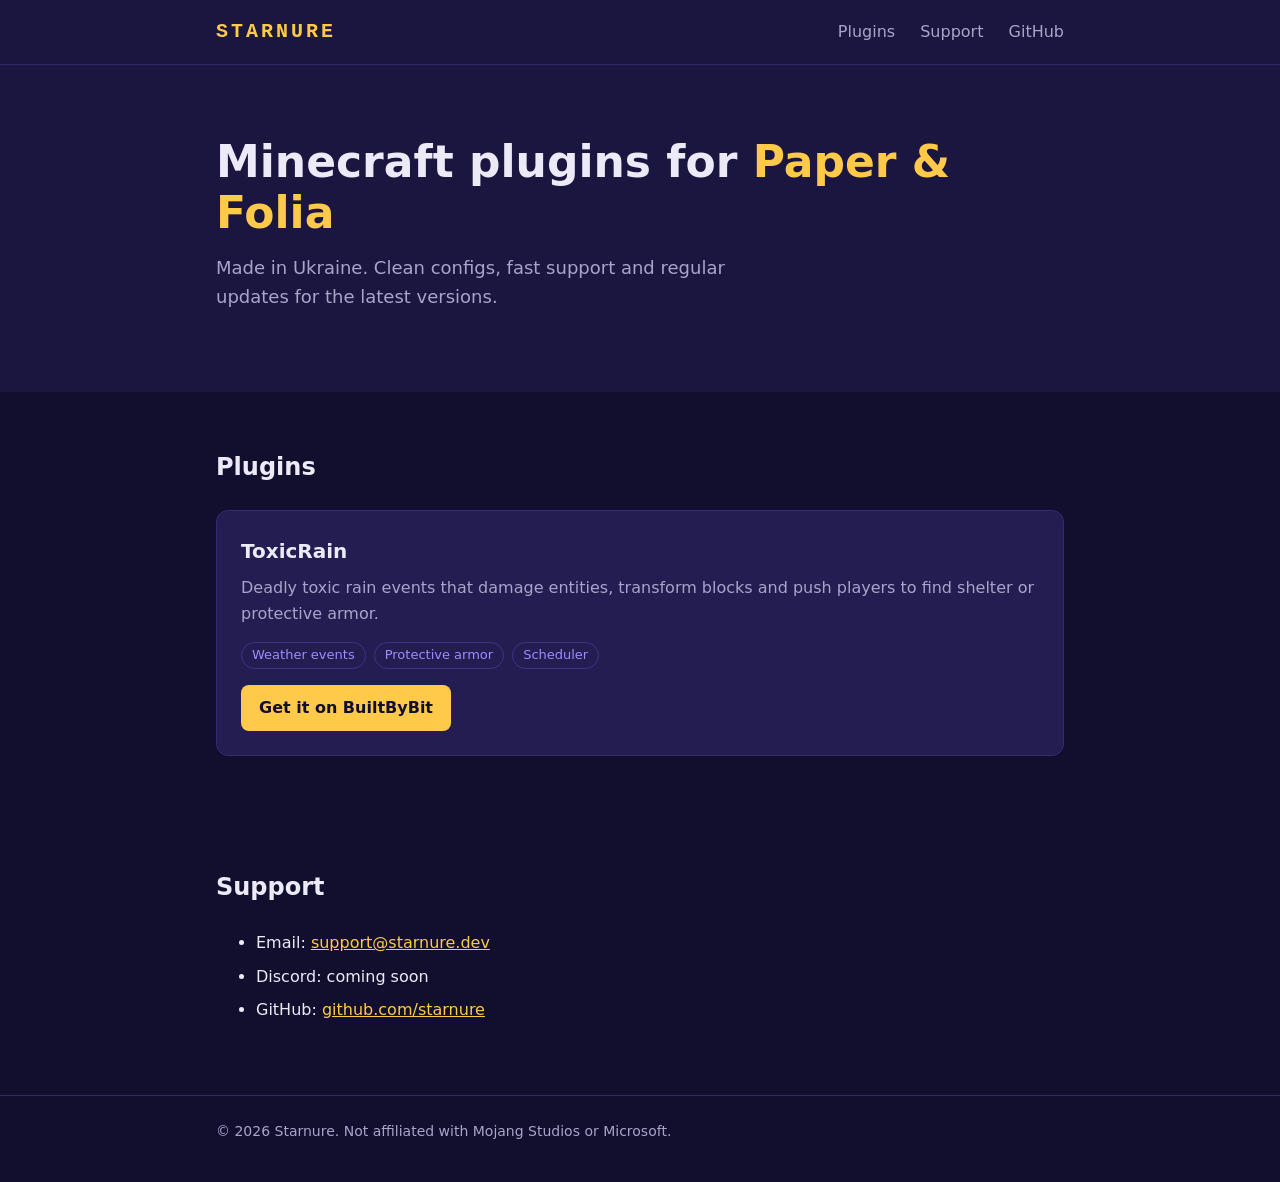
==== index.html @ 0dcd1a99 "Starnure site" ====
<!doctype html>
<html lang="en">
<head>
<meta charset="utf-8">
<meta name="viewport" content="width=device-width, initial-scale=1">
<title>Starnure</title>
<meta name="description" content="Starnure - Minecraft plugins for Paper & Folia, made in Ukraine.">
<style>
  :root {
    --night: #1B1640;
    --night-deep: #120F2E;
    --gold: #FFC94A;
    --lilac: #9D8CFF;
    --text: #ECEAF7;
    --muted: #A9A4C9;
    --card: #231D52;
  }
  * { box-sizing: border-box; }
  body {
    margin: 0;
    background: var(--night-deep);
    color: var(--text);
    font: 16px/1.6 system-ui, -apple-system, "Segoe UI", Roboto, sans-serif;
  }
  a { color: var(--gold); }
  .wrap { max-width: 880px; margin: 0 auto; padding: 0 16px; }
  header { background: var(--night); border-bottom: 1px solid #2E2768; }
  header .wrap { display: flex; align-items: center; justify-content: space-between; height: 64px; }
  .brand { font: 700 20px/1 ui-monospace, Consolas, monospace; letter-spacing: 3px; color: var(--gold); text-decoration: none; }
  nav a { color: var(--muted); text-decoration: none; margin-left: 20px; }
  nav a:hover { color: var(--text); }
  .hero { background: var(--night); padding: 72px 0 80px; }
  .hero h1 { font-size: clamp(28px, 6vw, 44px); line-height: 1.15; margin: 0 0 16px; }
  .hero h1 span { color: var(--gold); }
  .hero p { color: var(--muted); font-size: 18px; margin: 0; max-width: 560px; }
  section { padding: 56px 0; }
  h2 { font-size: 24px; margin: 0 0 24px; }
  .card { background: var(--card); border: 1px solid #332B78; border-radius: 12px; padding: 24px; }
  .card h3 { margin: 0 0 8px; font-size: 20px; }
  .card p { margin: 0 0 16px; color: var(--muted); }
  .btn { display: inline-block; background: var(--gold); color: var(--night-deep); font-weight: 600; text-decoration: none; padding: 10px 18px; border-radius: 8px; }
  .tags { margin: 0 0 16px; padding: 0; list-style: none; display: flex; flex-wrap: wrap; gap: 8px; }
  .tags li { font-size: 13px; color: var(--lilac); border: 1px solid #3D3488; border-radius: 999px; padding: 2px 10px; }
  .support li { margin-bottom: 8px; }
  footer { border-top: 1px solid #2E2768; padding: 24px 0 40px; color: var(--muted); font-size: 14px; }
  @media (max-width: 520px) { nav a { margin-left: 12px; } }
</style>
</head>
<body>
<header>
  <div class="wrap">
    <a class="brand" href="/">STARNURE</a>
    <nav>
      <a href="#plugins">Plugins</a>
      <a href="#support">Support</a>
      <a href="https://github.com/starnure">GitHub</a>
    </nav>
  </div>
</header>

<div class="hero">
  <div class="wrap">
    <h1>Minecraft plugins for <span>Paper &amp; Folia</span></h1>
    <p>Made in Ukraine. Clean configs, fast support and regular updates for the latest versions.</p>
  </div>
</div>

<section id="plugins">
  <div class="wrap">
    <h2>Plugins</h2>
    <div class="card">
      <h3>ToxicRain</h3>
      <p>Deadly toxic rain events that damage entities, transform blocks and push players to find shelter or protective armor.</p>
      <ul class="tags">
        <li>Weather events</li>
        <li>Protective armor</li>
        <li>Scheduler</li>
      </ul>
      <a class="btn" href="https://builtbybit.com/resources/toxicrain-deadly-weather-for-minecraft.60769/">Get it on BuiltByBit</a>
    </div>
  </div>
</section>

<section id="support">
  <div class="wrap">
    <h2>Support</h2>
    <ul class="support">
      <li>Email: <a href="mailto:support@starnure.dev">support@starnure.dev</a></li>
      <li>Discord: coming soon</li>
      <li>GitHub: <a href="https://github.com/starnure">github.com/starnure</a></li>
    </ul>
  </div>
</section>

<footer>
  <div class="wrap">
    &copy; 2026 Starnure. Not affiliated with Mojang Studios or Microsoft.
  </div>
</footer>
</body>
</html>
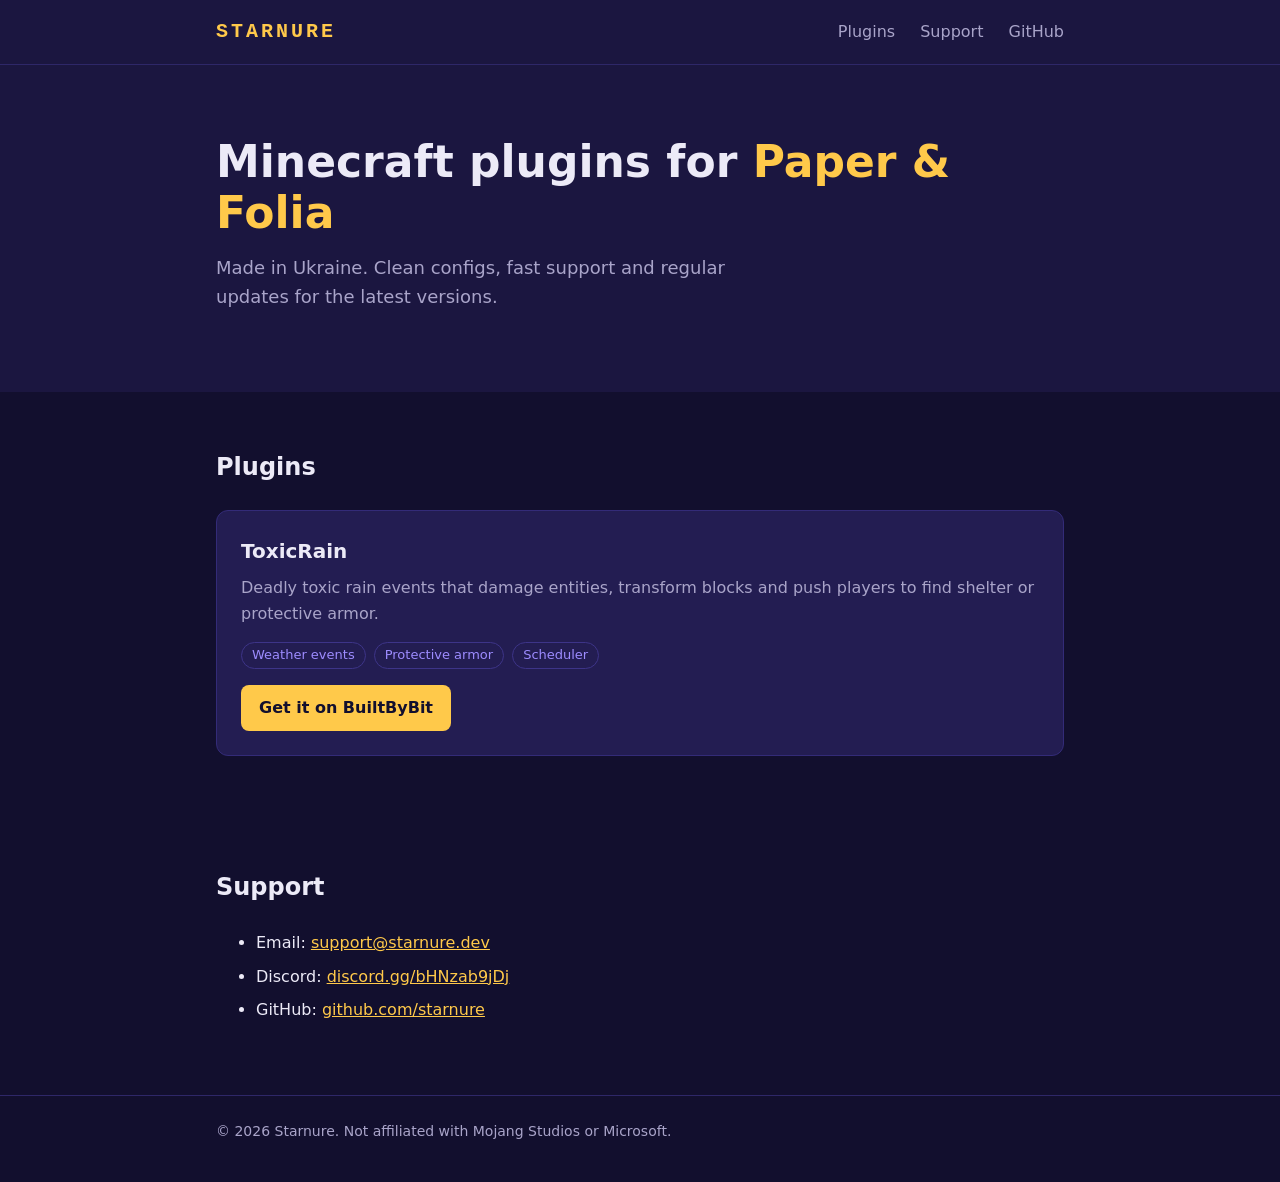
==== commit 2a0b5ba6: "Add Discord invite" ====
--- a/index.html
+++ b/index.html
@@ -86,7 +86,7 @@
     <h2>Support</h2>
     <ul class="support">
       <li>Email: <a href="mailto:support@starnure.dev">support@starnure.dev</a></li>
-      <li>Discord: coming soon</li>
+      <li>Discord: <a href="https://discord.gg/bHNzab9jDj">discord.gg/bHNzab9jDj</a></li>
       <li>GitHub: <a href="https://github.com/starnure">github.com/starnure</a></li>
     </ul>
   </div>
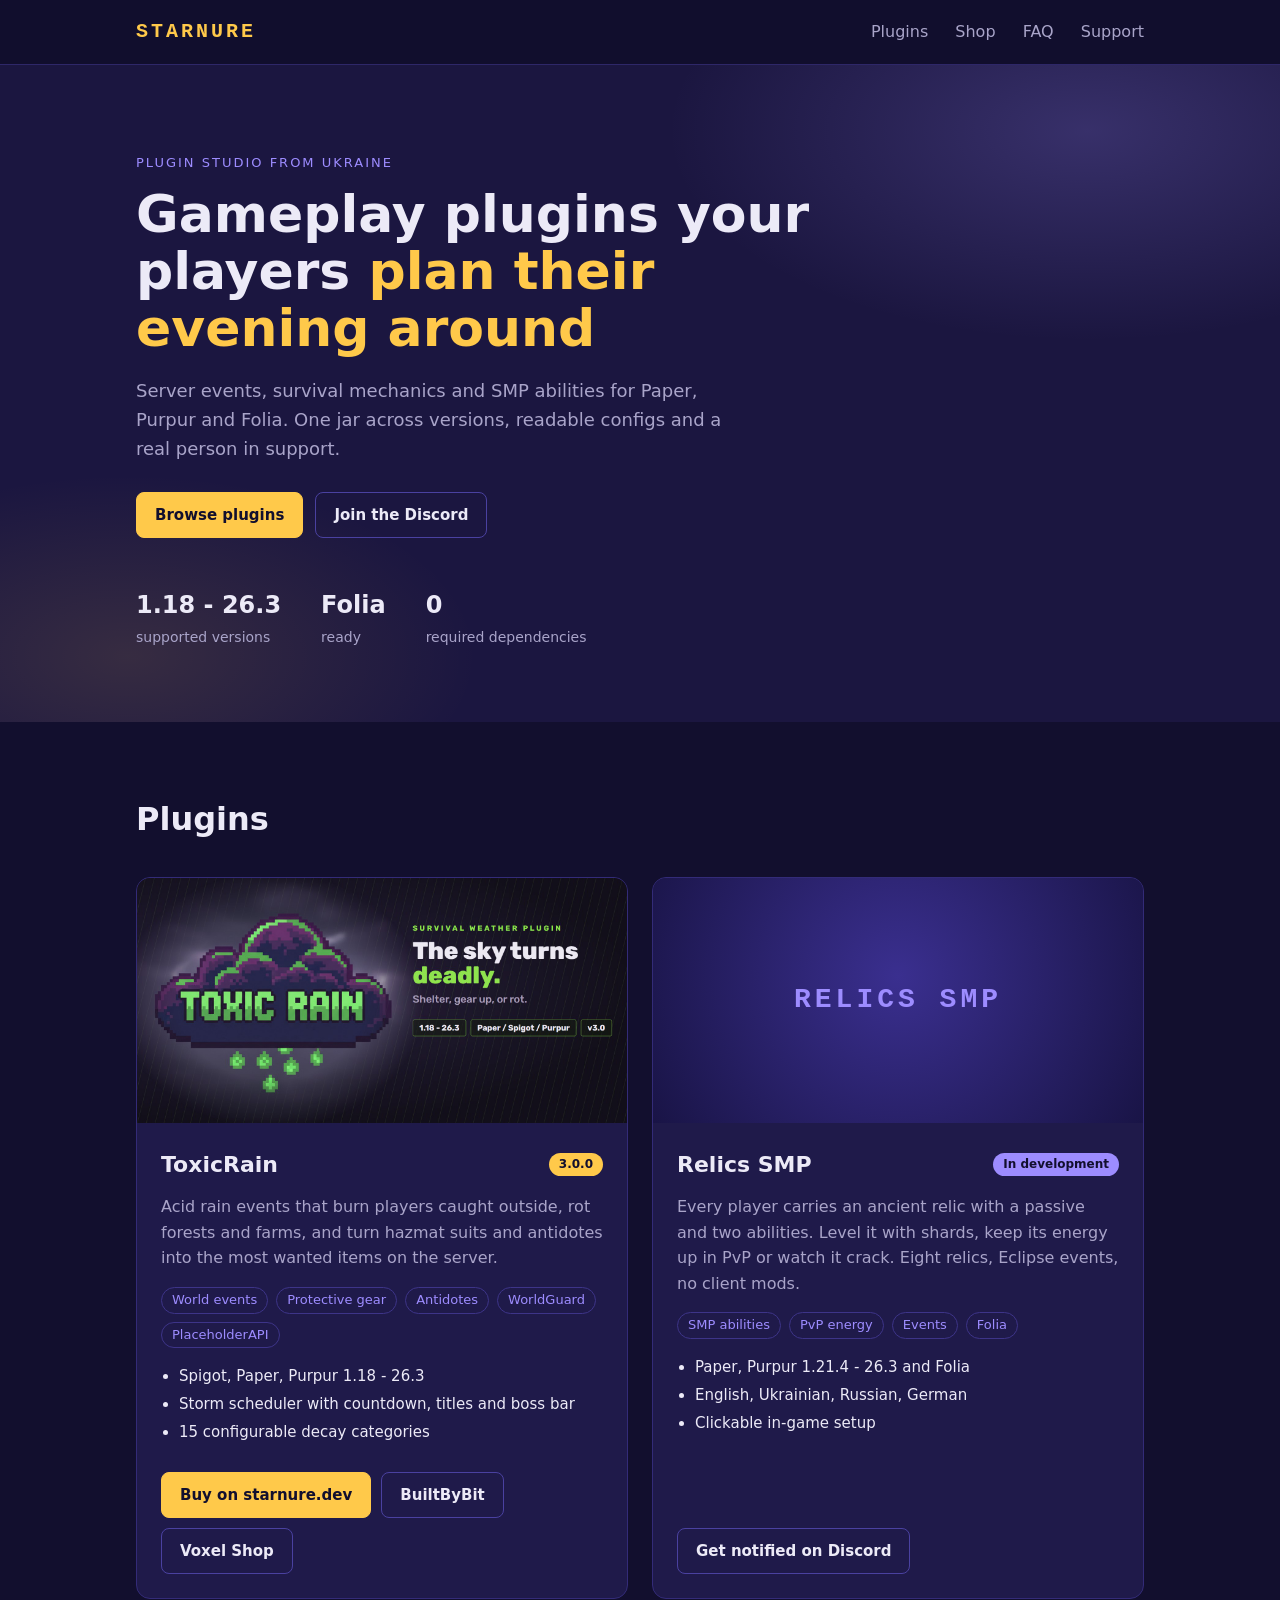
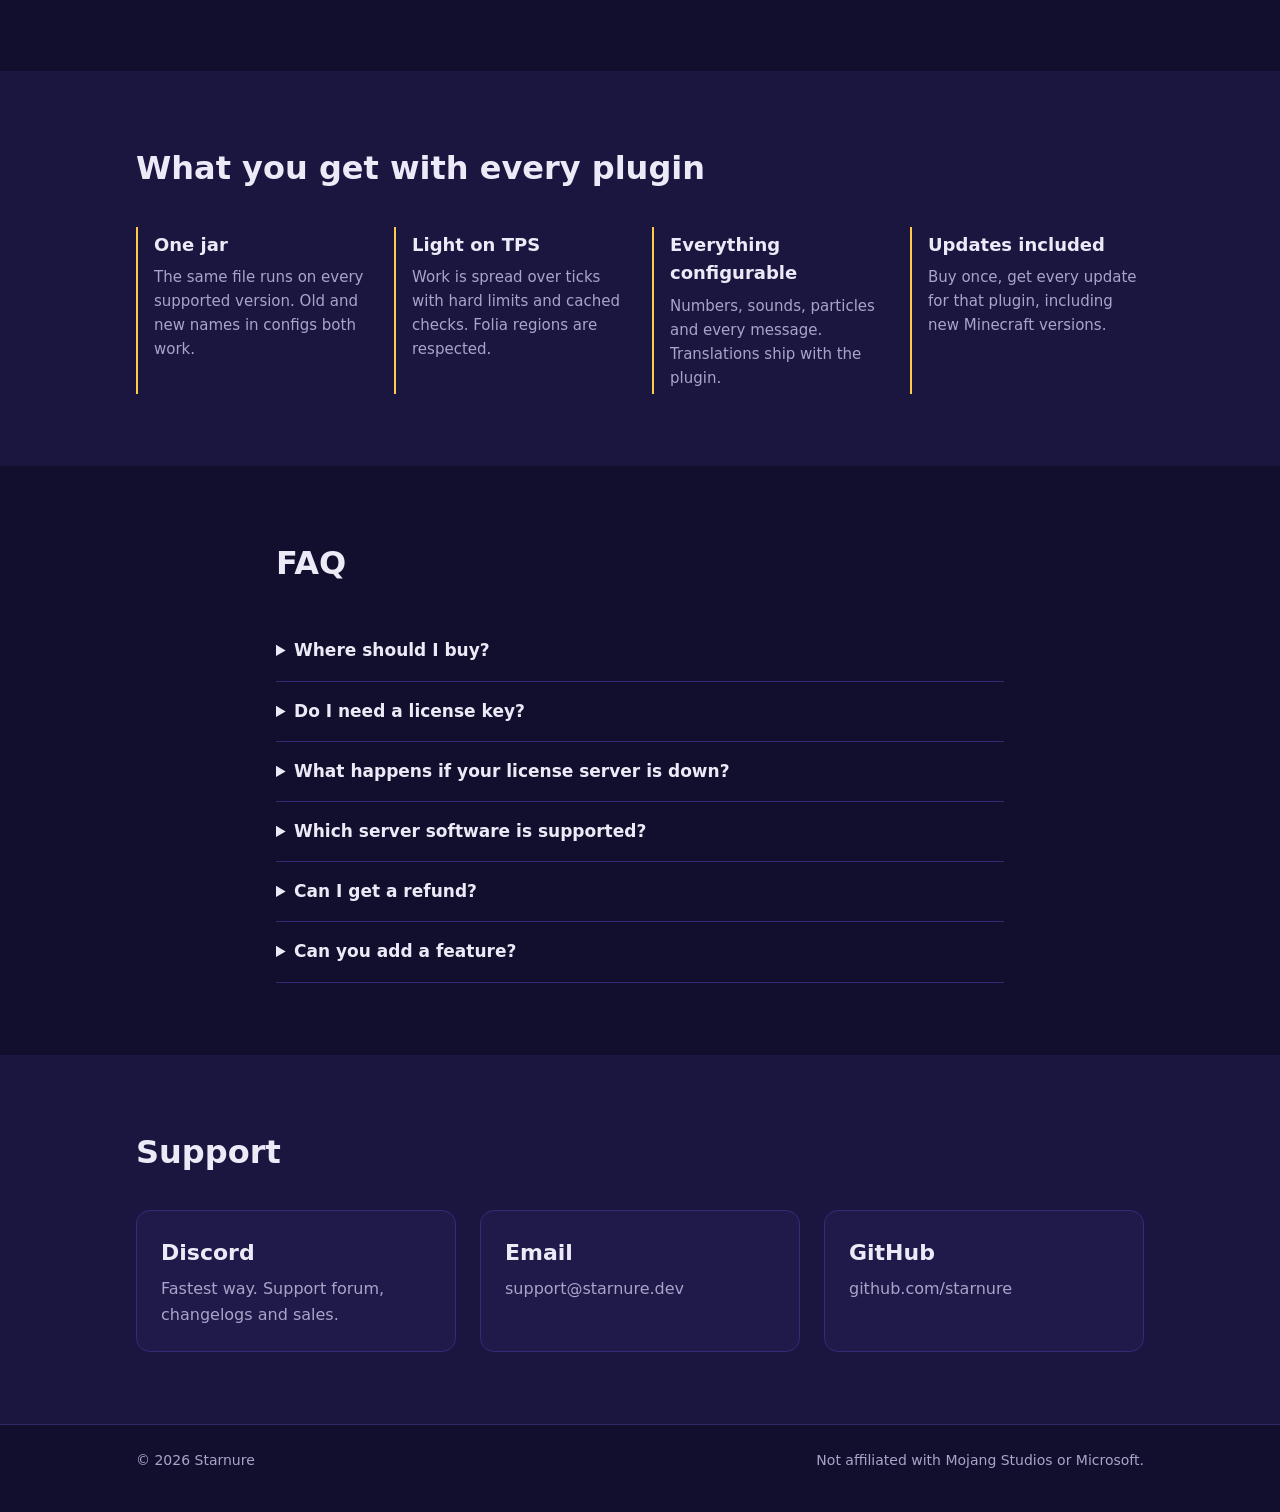
==== commit 362be395: "Redesign site, add Voxel Shop link, FAQ and shop page" ====
--- a/index.html
+++ b/index.html
@@ -3,98 +3,147 @@
 <head>
 <meta charset="utf-8">
 <meta name="viewport" content="width=device-width, initial-scale=1">
-<title>Starnure</title>
-<meta name="description" content="Starnure - Minecraft plugins for Paper & Folia, made in Ukraine.">
-<style>
-  :root {
-    --night: #1B1640;
-    --night-deep: #120F2E;
-    --gold: #FFC94A;
-    --lilac: #9D8CFF;
-    --text: #ECEAF7;
-    --muted: #A9A4C9;
-    --card: #231D52;
-  }
-  * { box-sizing: border-box; }
-  body {
-    margin: 0;
-    background: var(--night-deep);
-    color: var(--text);
-    font: 16px/1.6 system-ui, -apple-system, "Segoe UI", Roboto, sans-serif;
-  }
-  a { color: var(--gold); }
-  .wrap { max-width: 880px; margin: 0 auto; padding: 0 16px; }
-  header { background: var(--night); border-bottom: 1px solid #2E2768; }
-  header .wrap { display: flex; align-items: center; justify-content: space-between; height: 64px; }
-  .brand { font: 700 20px/1 ui-monospace, Consolas, monospace; letter-spacing: 3px; color: var(--gold); text-decoration: none; }
-  nav a { color: var(--muted); text-decoration: none; margin-left: 20px; }
-  nav a:hover { color: var(--text); }
-  .hero { background: var(--night); padding: 72px 0 80px; }
-  .hero h1 { font-size: clamp(28px, 6vw, 44px); line-height: 1.15; margin: 0 0 16px; }
-  .hero h1 span { color: var(--gold); }
-  .hero p { color: var(--muted); font-size: 18px; margin: 0; max-width: 560px; }
-  section { padding: 56px 0; }
-  h2 { font-size: 24px; margin: 0 0 24px; }
-  .card { background: var(--card); border: 1px solid #332B78; border-radius: 12px; padding: 24px; }
-  .card h3 { margin: 0 0 8px; font-size: 20px; }
-  .card p { margin: 0 0 16px; color: var(--muted); }
-  .btn { display: inline-block; background: var(--gold); color: var(--night-deep); font-weight: 600; text-decoration: none; padding: 10px 18px; border-radius: 8px; }
-  .tags { margin: 0 0 16px; padding: 0; list-style: none; display: flex; flex-wrap: wrap; gap: 8px; }
-  .tags li { font-size: 13px; color: var(--lilac); border: 1px solid #3D3488; border-radius: 999px; padding: 2px 10px; }
-  .support li { margin-bottom: 8px; }
-  footer { border-top: 1px solid #2E2768; padding: 24px 0 40px; color: var(--muted); font-size: 14px; }
-  @media (max-width: 520px) { nav a { margin-left: 12px; } }
-</style>
+<title>Starnure - Minecraft plugins for Paper &amp; Folia</title>
+<meta name="description" content="Starnure - premium Minecraft plugins for Paper, Purpur and Folia, made in Ukraine. ToxicRain, Relics SMP and more.">
+<meta property="og:title" content="Starnure">
+<meta property="og:description" content="Minecraft plugins for Paper, Purpur and Folia, made in Ukraine.">
+<meta property="og:image" content="https://starnure.dev/img/toxicrain/cover.jpg">
+<link rel="stylesheet" href="/style.css">
 </head>
 <body>
-<header>
+<header class="top">
   <div class="wrap">
     <a class="brand" href="/">STARNURE</a>
     <nav>
       <a href="#plugins">Plugins</a>
+      <a href="/shop/">Shop</a>
+      <a href="#faq">FAQ</a>
       <a href="#support">Support</a>
-      <a href="https://github.com/starnure">GitHub</a>
     </nav>
   </div>
 </header>
 
 <div class="hero">
   <div class="wrap">
-    <h1>Minecraft plugins for <span>Paper &amp; Folia</span></h1>
-    <p>Made in Ukraine. Clean configs, fast support and regular updates for the latest versions.</p>
+    <p class="eyebrow">Plugin studio from Ukraine</p>
+    <h1>Gameplay plugins your players <span>plan their evening around</span></h1>
+    <p class="lead">Server events, survival mechanics and SMP abilities for Paper, Purpur and Folia. One jar across versions, readable configs and a real person in support.</p>
+    <div class="actions">
+      <a class="btn" href="#plugins">Browse plugins</a>
+      <a class="btn ghost" href="https://discord.gg/bHNzab9jDj">Join the Discord</a>
+    </div>
+    <ul class="stats">
+      <li><b>1.18 - 26.3</b><span>supported versions</span></li>
+      <li><b>Folia</b><span>ready</span></li>
+      <li><b>0</b><span>required dependencies</span></li>
+    </ul>
   </div>
 </div>
 
 <section id="plugins">
   <div class="wrap">
     <h2>Plugins</h2>
-    <div class="card">
-      <h3>ToxicRain</h3>
-      <p>Deadly toxic rain events that damage entities, transform blocks and push players to find shelter or protective armor.</p>
-      <ul class="tags">
-        <li>Weather events</li>
-        <li>Protective armor</li>
-        <li>Scheduler</li>
-      </ul>
-      <a class="btn" href="https://builtbybit.com/resources/toxicrain-deadly-weather-for-minecraft.60769/">Get it on BuiltByBit</a>
+    <div class="grid">
+      <article class="card product">
+        <img src="/img/toxicrain/cover.jpg" alt="ToxicRain cover" loading="lazy">
+        <div class="body">
+          <div class="head"><h3>ToxicRain</h3><span class="badge">3.0.0</span></div>
+          <p>Acid rain events that burn players caught outside, rot forests and farms, and turn hazmat suits and antidotes into the most wanted items on the server.</p>
+          <ul class="tags">
+            <li>World events</li><li>Protective gear</li><li>Antidotes</li><li>WorldGuard</li><li>PlaceholderAPI</li>
+          </ul>
+          <ul class="facts">
+            <li>Spigot, Paper, Purpur 1.18 - 26.3</li>
+            <li>Storm scheduler with countdown, titles and boss bar</li>
+            <li>15 configurable decay categories</li>
+          </ul>
+          <div class="stores">
+            <a class="btn" href="/shop/#toxicrain">Buy on starnure.dev</a>
+            <a class="btn ghost" href="https://builtbybit.com/resources/toxicrain-deadly-weather-for-minecraft.60769/">BuiltByBit</a>
+            <a class="btn ghost" href="https://voxel.shop/product/8824/toxicrain">Voxel Shop</a>
+          </div>
+        </div>
+      </article>
+
+      <article class="card product soon">
+        <div class="placeholder"><span>Relics SMP</span></div>
+        <div class="body">
+          <div class="head"><h3>Relics SMP</h3><span class="badge lilac">In development</span></div>
+          <p>Every player carries an ancient relic with a passive and two abilities. Level it with shards, keep its energy up in PvP or watch it crack. Eight relics, Eclipse events, no client mods.</p>
+          <ul class="tags">
+            <li>SMP abilities</li><li>PvP energy</li><li>Events</li><li>Folia</li>
+          </ul>
+          <ul class="facts">
+            <li>Paper, Purpur 1.21.4 - 26.3 and Folia</li>
+            <li>English, Ukrainian, Russian, German</li>
+            <li>Clickable in-game setup</li>
+          </ul>
+          <div class="stores">
+            <a class="btn ghost" href="https://discord.gg/bHNzab9jDj">Get notified on Discord</a>
+          </div>
+        </div>
+      </article>
     </div>
   </div>
 </section>
 
-<section id="support">
+<section class="alt">
+  <div class="wrap">
+    <h2>What you get with every plugin</h2>
+    <div class="grid four">
+      <div class="point"><h3>One jar</h3><p>The same file runs on every supported version. Old and new names in configs both work.</p></div>
+      <div class="point"><h3>Light on TPS</h3><p>Work is spread over ticks with hard limits and cached checks. Folia regions are respected.</p></div>
+      <div class="point"><h3>Everything configurable</h3><p>Numbers, sounds, particles and every message. Translations ship with the plugin.</p></div>
+      <div class="point"><h3>Updates included</h3><p>Buy once, get every update for that plugin, including new Minecraft versions.</p></div>
+    </div>
+  </div>
+</section>
+
+<section id="faq">
+  <div class="wrap narrow">
+    <h2>FAQ</h2>
+    <details>
+      <summary>Where should I buy?</summary>
+      <p>Wherever you prefer. BuiltByBit, Voxel Shop and starnure.dev get the same jar and the same updates. Buying on starnure.dev directly means the full price goes to development.</p>
+    </details>
+    <details>
+      <summary>Do I need a license key?</summary>
+      <p>Yes. Start the server once, paste the key into <code>plugins/&lt;plugin&gt;/license.yml</code> and restart. Bought on BuiltByBit or Voxel Shop? Run <code>/verify</code> in our Discord to get your key. One key works on 3 servers; ask in support if you need more.</p>
+    </details>
+    <details>
+      <summary>What happens if your license server is down?</summary>
+      <p>Nothing you would notice. After the first activation the plugin keeps working offline for 7 days and checks again in the background.</p>
+    </details>
+    <details>
+      <summary>Which server software is supported?</summary>
+      <p>Each plugin lists its versions above. ToxicRain runs on Spigot, Paper and Purpur 1.18 - 26.3. Relics SMP targets Paper, Purpur 1.21.4 - 26.3 and Folia.</p>
+    </details>
+    <details>
+      <summary>Can I get a refund?</summary>
+      <p>If the plugin does not work on your server and we cannot fix it, write to support and we will refund you.</p>
+    </details>
+    <details>
+      <summary>Can you add a feature?</summary>
+      <p>Post it in the suggestions forum on Discord. Popular requests go into the next update.</p>
+    </details>
+  </div>
+</section>
+
+<section id="support" class="alt">
   <div class="wrap">
     <h2>Support</h2>
-    <ul class="support">
-      <li>Email: <a href="mailto:support@starnure.dev">support@starnure.dev</a></li>
-      <li>Discord: <a href="https://discord.gg/bHNzab9jDj">discord.gg/bHNzab9jDj</a></li>
-      <li>GitHub: <a href="https://github.com/starnure">github.com/starnure</a></li>
-    </ul>
+    <div class="grid three">
+      <a class="card contact" href="https://discord.gg/bHNzab9jDj"><h3>Discord</h3><p>Fastest way. Support forum, changelogs and sales.</p></a>
+      <a class="card contact" href="mailto:support@starnure.dev"><h3>Email</h3><p>support@starnure.dev</p></a>
+      <a class="card contact" href="https://github.com/starnure"><h3>GitHub</h3><p>github.com/starnure</p></a>
+    </div>
   </div>
 </section>
 
 <footer>
   <div class="wrap">
-    &copy; 2026 Starnure. Not affiliated with Mojang Studios or Microsoft.
+    <span>&copy; 2026 Starnure</span>
+    <span>Not affiliated with Mojang Studios or Microsoft.</span>
   </div>
 </footer>
 </body>
--- a/style.css
+++ b/style.css
@@ -0,0 +1,97 @@
+:root {
+  --night: #1B1640;
+  --night-deep: #120F2E;
+  --gold: #FFC94A;
+  --lilac: #9D8CFF;
+  --text: #ECEAF7;
+  --muted: #A9A4C9;
+  --card: #1F1A4A;
+  --line: #332B78;
+}
+* { box-sizing: border-box; }
+html { scroll-behavior: smooth; }
+body {
+  margin: 0;
+  background: var(--night-deep);
+  color: var(--text);
+  font: 16px/1.6 system-ui, -apple-system, "Segoe UI", Roboto, sans-serif;
+}
+a { color: var(--gold); }
+code { background: #2A2363; border-radius: 4px; padding: 1px 6px; font-size: 14px; }
+.wrap { max-width: 1040px; margin: 0 auto; padding: 0 16px; }
+.narrow { max-width: 760px; }
+
+.top { position: sticky; top: 0; z-index: 10; background: rgba(18, 15, 46, .88); backdrop-filter: blur(8px); border-bottom: 1px solid #2E2768; }
+.top .wrap { display: flex; align-items: center; justify-content: space-between; height: 64px; }
+.brand { font: 700 20px/1 ui-monospace, Consolas, monospace; letter-spacing: 3px; color: var(--gold); text-decoration: none; }
+nav a { color: var(--muted); text-decoration: none; margin-left: 22px; }
+nav a:hover { color: var(--text); }
+
+.hero {
+  padding: 88px 0 72px;
+  background:
+    radial-gradient(600px 300px at 85% 10%, rgba(157, 140, 255, .22), transparent 70%),
+    radial-gradient(500px 260px at 10% 90%, rgba(255, 201, 74, .12), transparent 70%),
+    var(--night);
+}
+.eyebrow { color: var(--lilac); text-transform: uppercase; letter-spacing: 2px; font-size: 13px; margin: 0 0 12px; }
+.hero h1 { font-size: clamp(30px, 6vw, 52px); line-height: 1.1; margin: 0 0 20px; max-width: 760px; }
+.hero h1 span { color: var(--gold); }
+.lead { color: var(--muted); font-size: 18px; margin: 0 0 28px; max-width: 600px; }
+.actions { display: flex; flex-wrap: wrap; gap: 12px; }
+.stats { list-style: none; padding: 0; margin: 48px 0 0; display: flex; flex-wrap: wrap; gap: 40px; }
+.stats b { display: block; font-size: 24px; color: var(--text); }
+.stats span { color: var(--muted); font-size: 14px; }
+
+section { padding: 72px 0; }
+section.alt { background: var(--night); }
+h2 { font-size: clamp(24px, 4vw, 32px); margin: 0 0 32px; }
+
+.btn { display: inline-block; background: var(--gold); color: var(--night-deep); font-weight: 600; text-decoration: none; padding: 10px 18px; border-radius: 8px; border: 1px solid var(--gold); cursor: pointer; font-size: 15px; }
+.btn:hover { filter: brightness(1.08); }
+.btn.ghost { background: transparent; color: var(--text); border-color: #4A41A0; }
+.btn.ghost:hover { border-color: var(--lilac); }
+
+.grid { display: grid; gap: 24px; grid-template-columns: repeat(auto-fit, minmax(300px, 1fr)); }
+.grid.three { grid-template-columns: repeat(auto-fit, minmax(220px, 1fr)); }
+.grid.four { grid-template-columns: repeat(auto-fit, minmax(210px, 1fr)); }
+
+.card { background: var(--card); border: 1px solid var(--line); border-radius: 14px; overflow: hidden; }
+.card h3 { margin: 0; font-size: 22px; }
+.product { display: flex; flex-direction: column; }
+.product img, .product .placeholder { width: 100%; aspect-ratio: 2 / 1; height: auto; object-fit: cover; display: block; }
+.product .placeholder { display: flex; align-items: center; justify-content: center; background: radial-gradient(circle at 50% 40%, #3A2F8F, #191446); }
+.placeholder span { font: 700 28px/1 ui-monospace, Consolas, monospace; letter-spacing: 4px; color: var(--lilac); text-transform: uppercase; }
+.product .body { padding: 24px; display: flex; flex-direction: column; flex: 1; }
+.product p { color: var(--muted); margin: 12px 0 16px; }
+.head { display: flex; align-items: center; justify-content: space-between; gap: 12px; }
+.badge { font-size: 12px; font-weight: 600; color: var(--night-deep); background: var(--gold); border-radius: 999px; padding: 2px 10px; }
+.badge.lilac { background: var(--lilac); }
+.tags { margin: 0 0 16px; padding: 0; list-style: none; display: flex; flex-wrap: wrap; gap: 8px; }
+.tags li { font-size: 13px; color: var(--lilac); border: 1px solid #3D3488; border-radius: 999px; padding: 2px 10px; }
+.facts { margin: 0 0 24px; padding-left: 18px; color: var(--text); font-size: 15px; }
+.facts li { margin-bottom: 4px; }
+.stores { display: flex; flex-wrap: wrap; gap: 10px; margin-top: auto; }
+
+.point { border-left: 2px solid var(--gold); padding: 4px 0 4px 16px; }
+.point h3 { margin: 0 0 6px; font-size: 18px; }
+.point p { margin: 0; color: var(--muted); font-size: 15px; }
+
+details { border-bottom: 1px solid var(--line); padding: 16px 0; }
+summary { cursor: pointer; font-weight: 600; font-size: 17px; }
+details p { color: var(--muted); margin: 12px 0 0; }
+
+.contact { display: block; padding: 24px; text-decoration: none; color: var(--text); transition: border-color .15s; }
+.contact:hover { border-color: var(--gold); }
+.contact p { margin: 6px 0 0; color: var(--muted); }
+
+footer { border-top: 1px solid #2E2768; padding: 24px 0 40px; color: var(--muted); font-size: 14px; }
+footer .wrap { display: flex; flex-wrap: wrap; justify-content: space-between; gap: 8px; }
+
+@media (max-width: 560px) {
+  nav a { margin-left: 14px; font-size: 15px; }
+  nav a[href="#support"] { display: none; }
+  .hero { padding: 56px 0 48px; }
+  .stats { gap: 24px; }
+  section { padding: 56px 0; }
+}
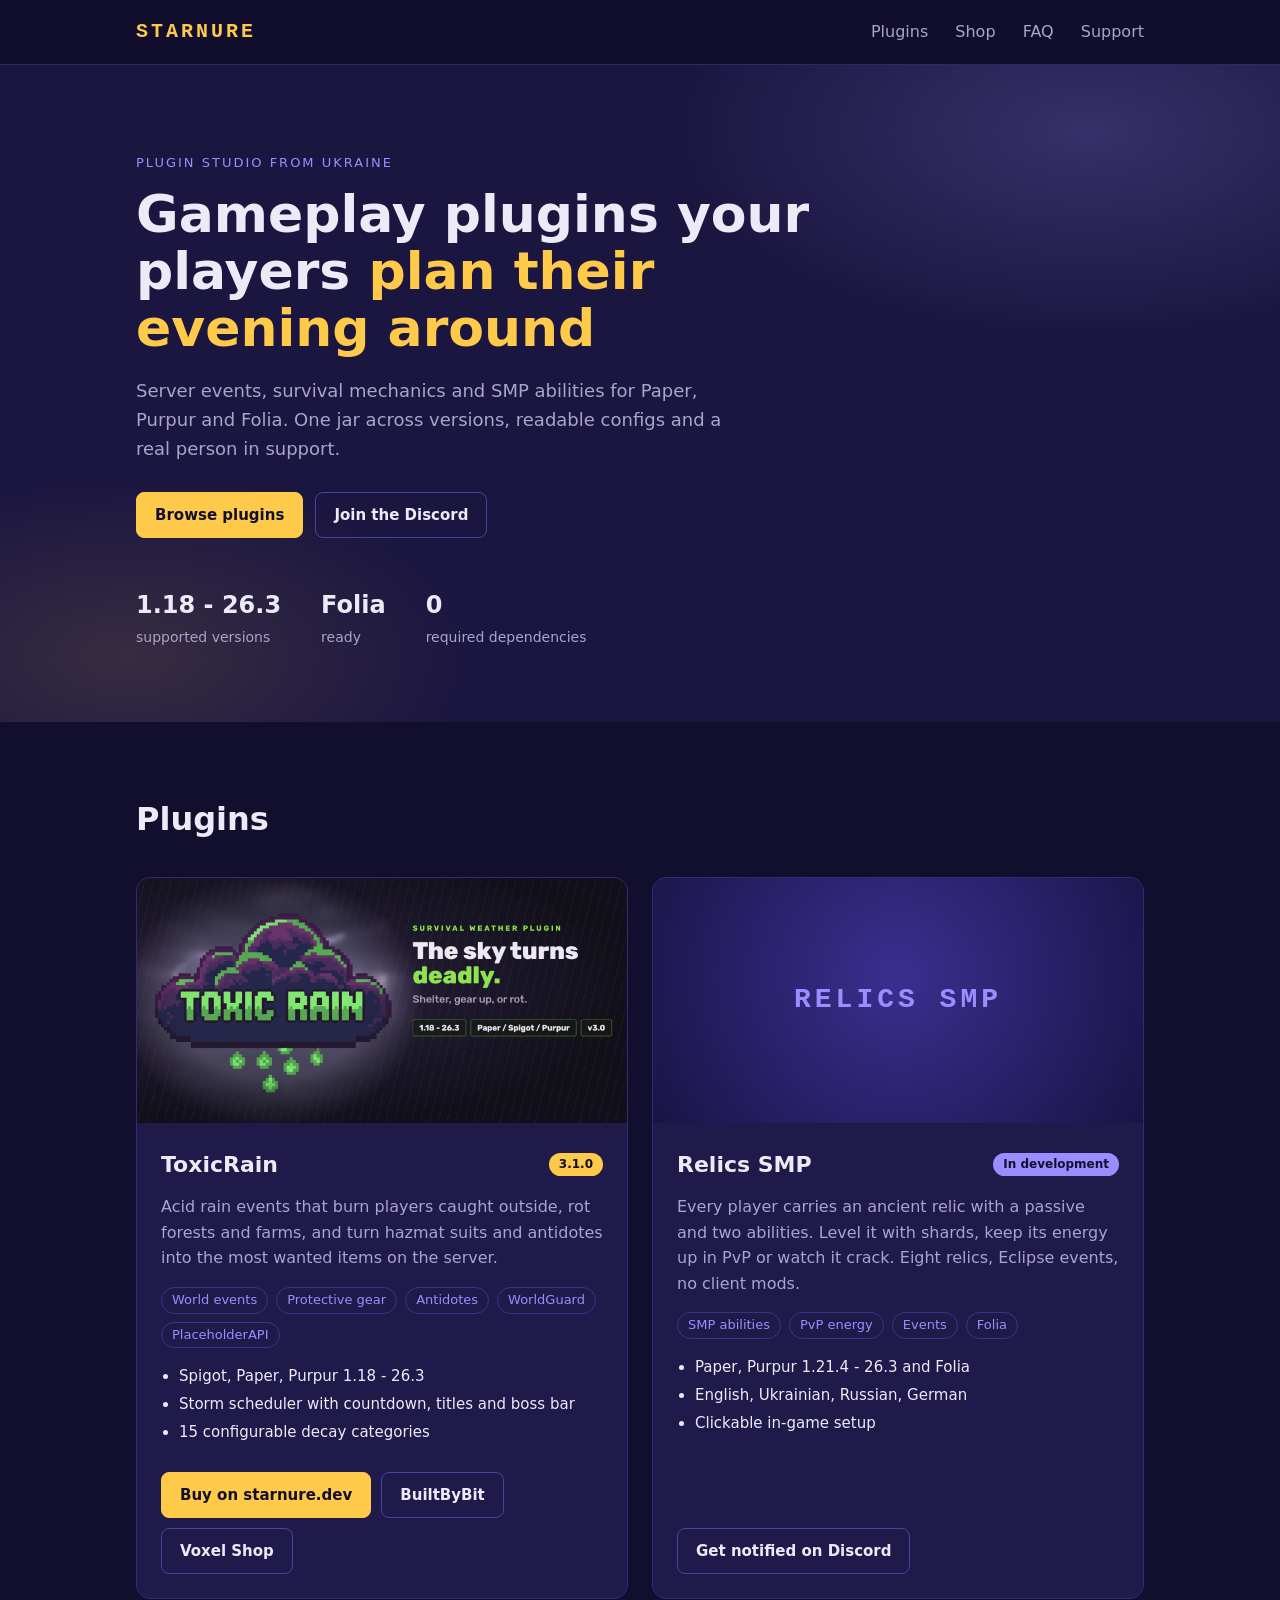
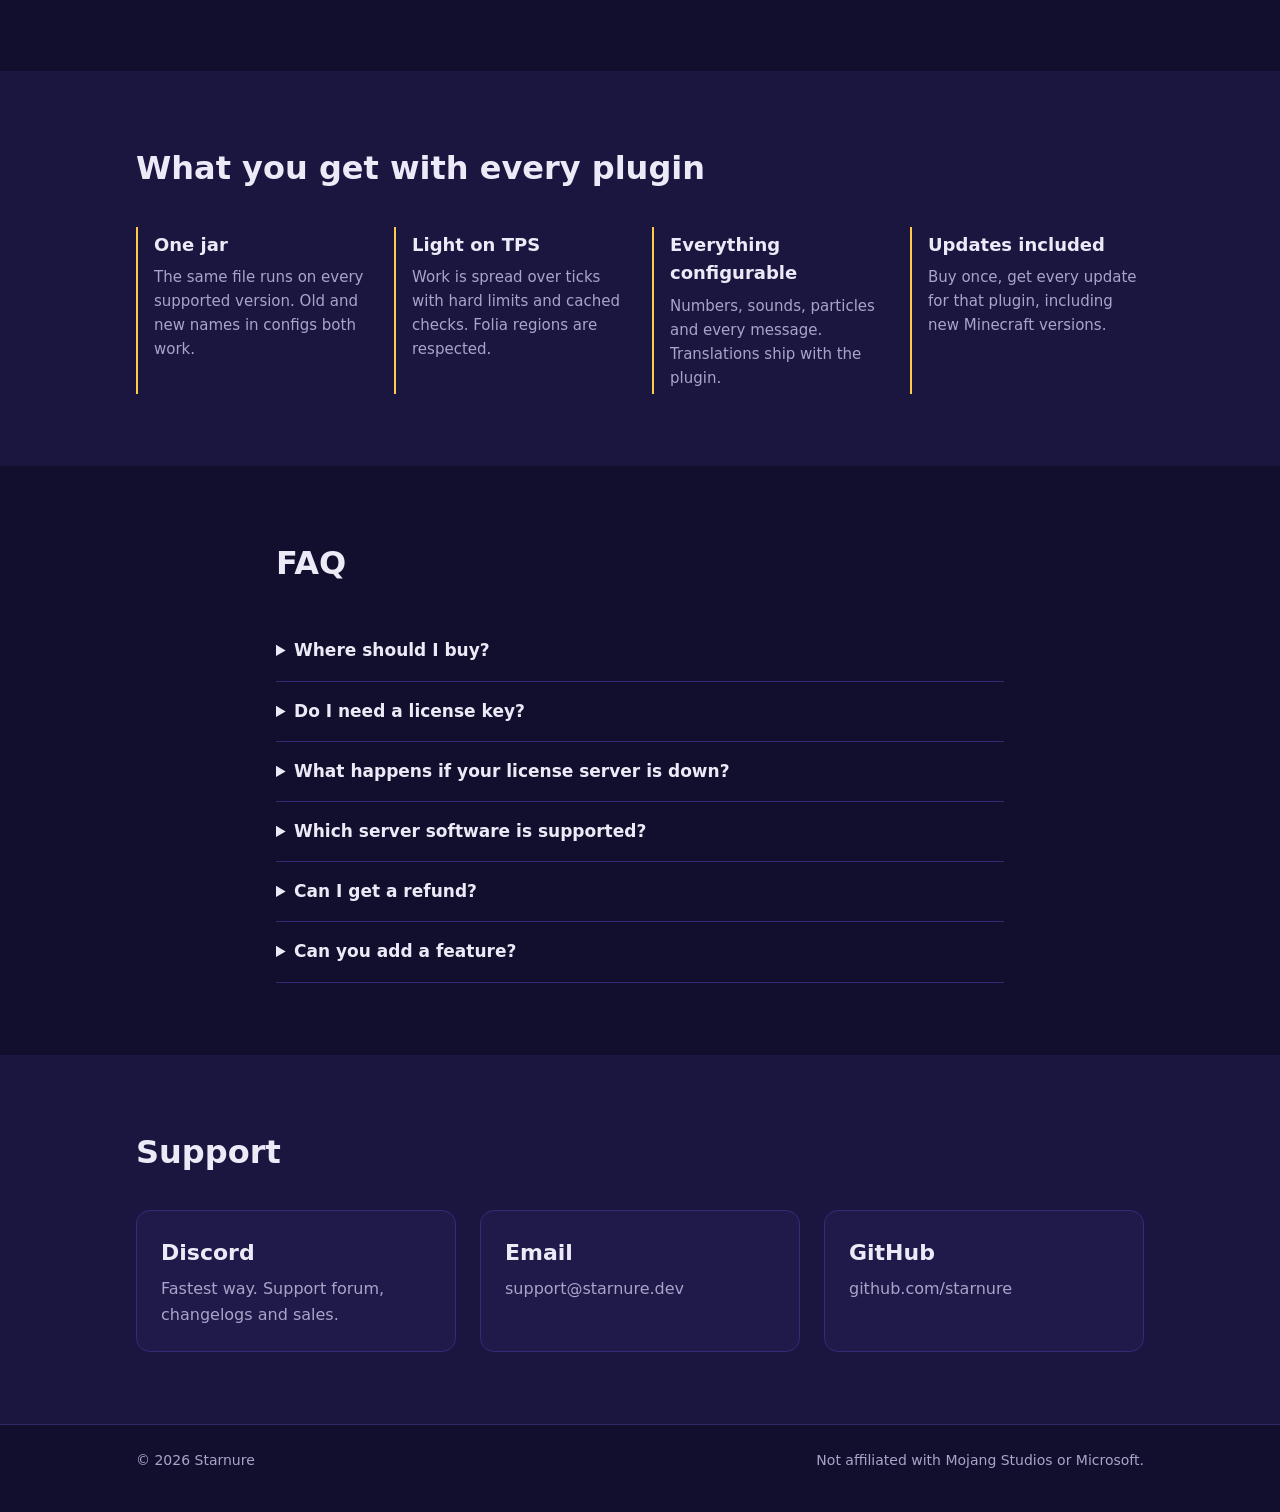
==== commit 304653e1: "ToxicRain 3.1.0 download" ====
--- a/index.html
+++ b/index.html
@@ -47,7 +47,7 @@
       <article class="card product">
         <img src="/img/toxicrain/cover.jpg" alt="ToxicRain cover" loading="lazy">
         <div class="body">
-          <div class="head"><h3>ToxicRain</h3><span class="badge">3.0.0</span></div>
+          <div class="head"><h3>ToxicRain</h3><span class="badge">3.1.0</span></div>
           <p>Acid rain events that burn players caught outside, rot forests and farms, and turn hazmat suits and antidotes into the most wanted items on the server.</p>
           <ul class="tags">
             <li>World events</li><li>Protective gear</li><li>Antidotes</li><li>WorldGuard</li><li>PlaceholderAPI</li>
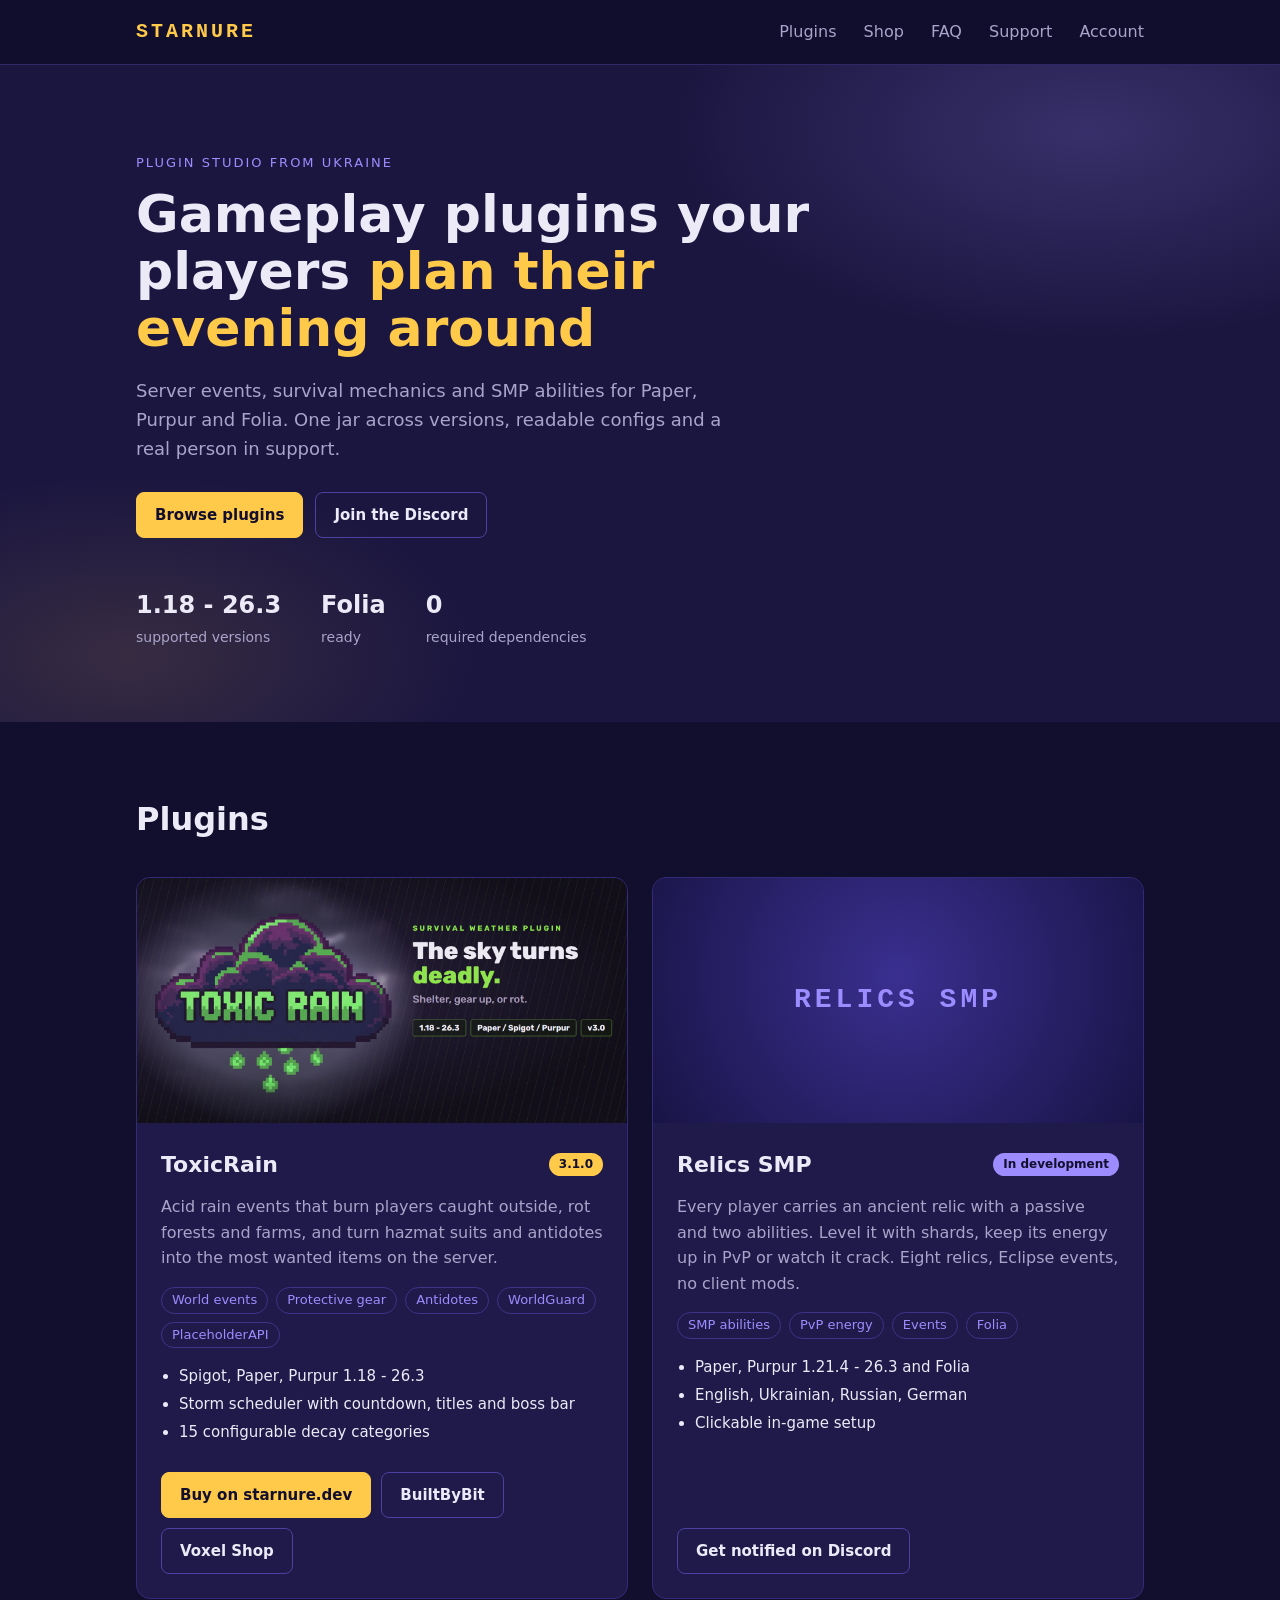
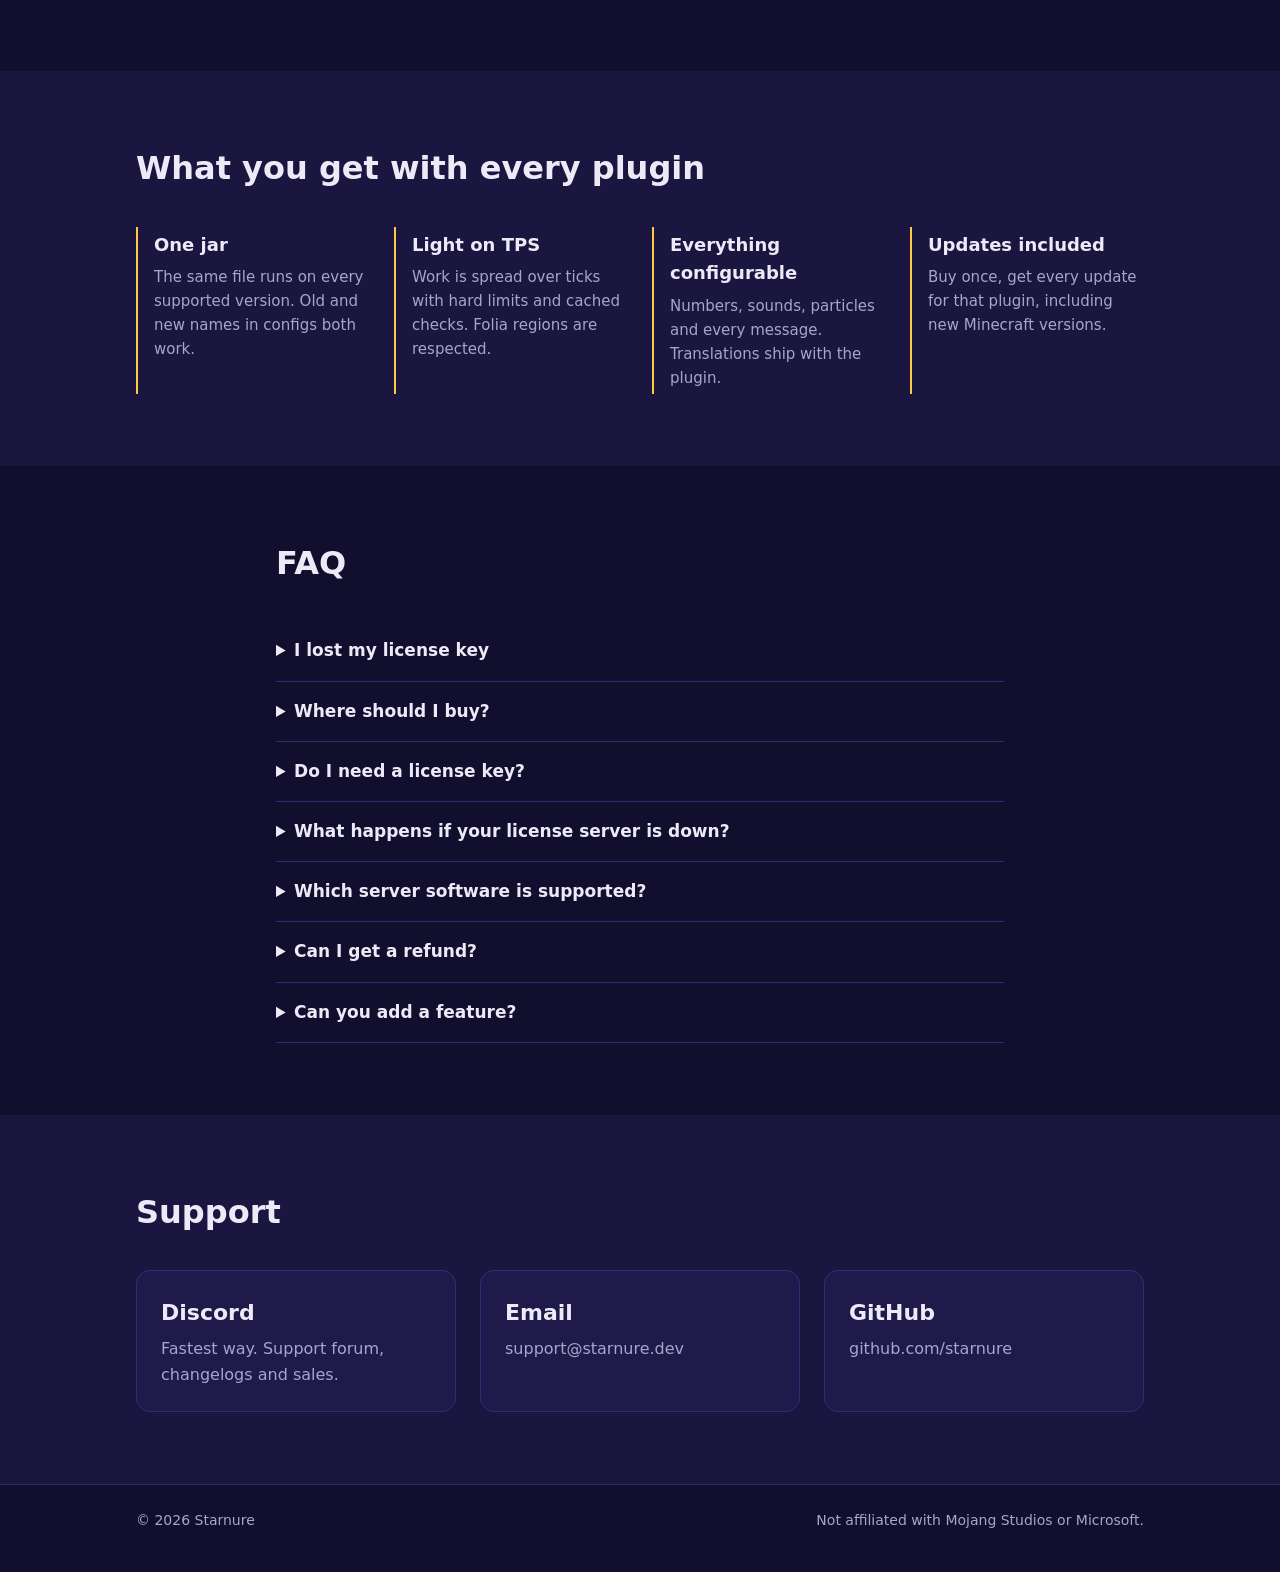
==== commit 73a06053: "Accounts: Discord sign-in, account page with keys and downloads" ====
--- a/index.html
+++ b/index.html
@@ -19,6 +19,7 @@
       <a href="/shop/">Shop</a>
       <a href="#faq">FAQ</a>
       <a href="#support">Support</a>
+      <a href="/account/">Account</a>
     </nav>
   </div>
 </header>
@@ -103,6 +104,10 @@
   <div class="wrap narrow">
     <h2>FAQ</h2>
     <details>
+      <summary>I lost my license key</summary>
+      <p>Bought on starnure.dev? Sign in to <a href="/account/">your account</a> with the same Discord: every key and download is there. Bought elsewhere? Run <code>/verify</code> in our Discord again, you get the same key.</p>
+    </details>
+    <details>
       <summary>Where should I buy?</summary>
       <p>Wherever you prefer. BuiltByBit, Voxel Shop and starnure.dev get the same jar and the same updates. Buying on starnure.dev directly means the full price goes to development.</p>
     </details>
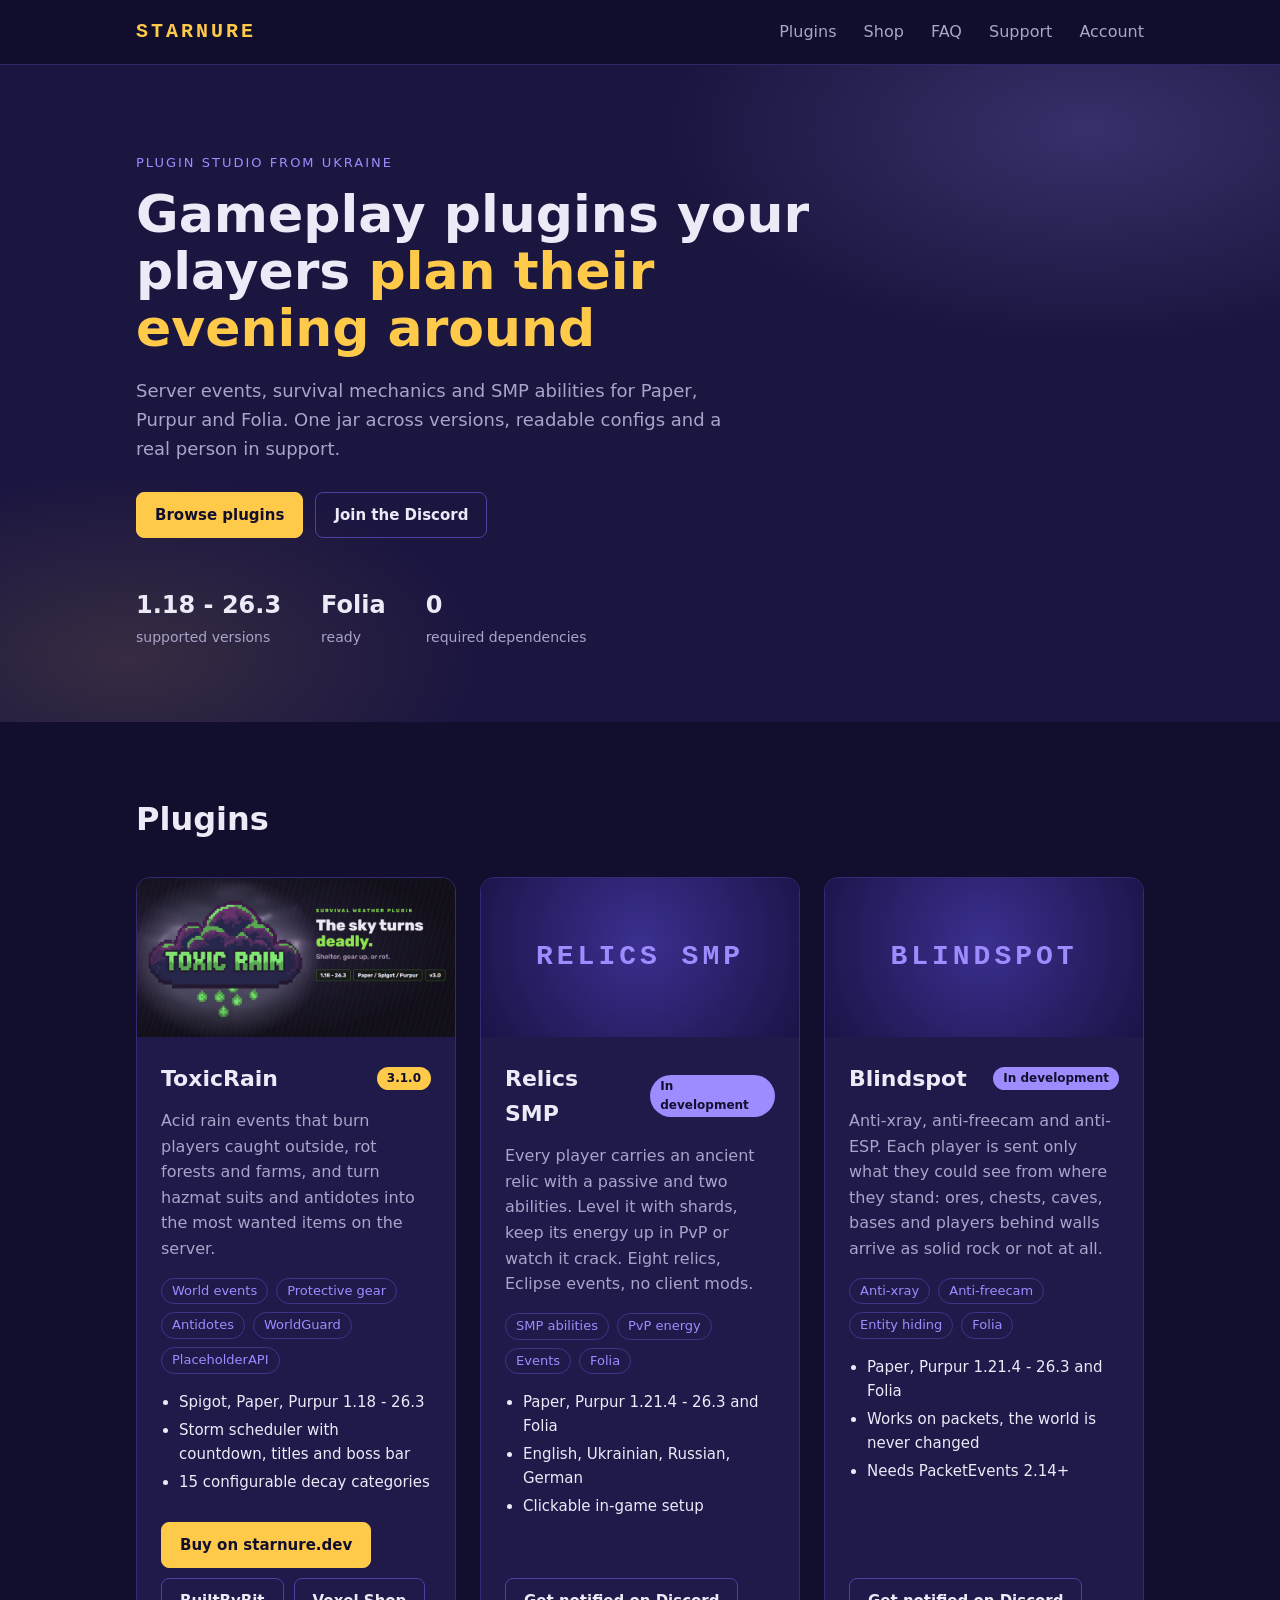
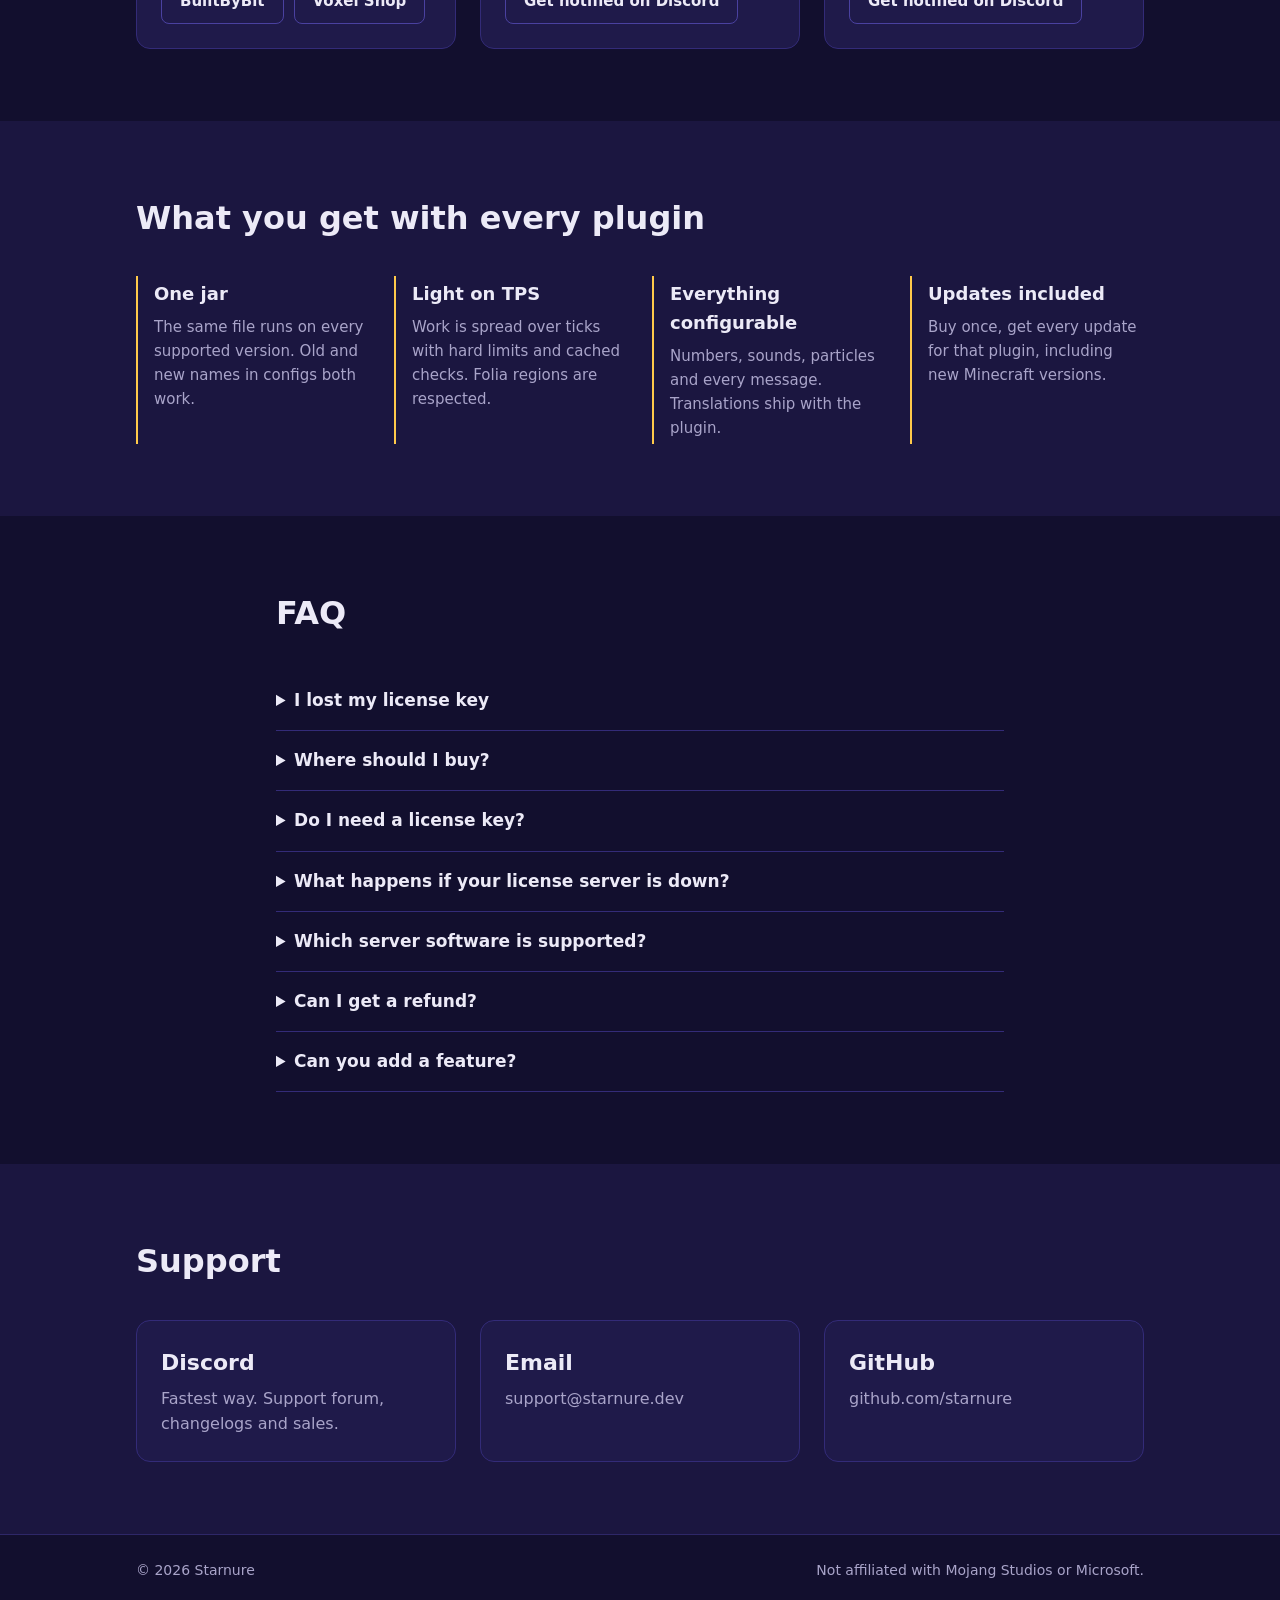
==== commit 388ae072: "Blindspot card (in development)" ====
--- a/index.html
+++ b/index.html
@@ -84,6 +84,25 @@
           </div>
         </div>
       </article>
+
+      <article class="card product soon">
+        <div class="placeholder"><span>Blindspot</span></div>
+        <div class="body">
+          <div class="head"><h3>Blindspot</h3><span class="badge lilac">In development</span></div>
+          <p>Anti-xray, anti-freecam and anti-ESP. Each player is sent only what they could see from where they stand: ores, chests, caves, bases and players behind walls arrive as solid rock or not at all.</p>
+          <ul class="tags">
+            <li>Anti-xray</li><li>Anti-freecam</li><li>Entity hiding</li><li>Folia</li>
+          </ul>
+          <ul class="facts">
+            <li>Paper, Purpur 1.21.4 - 26.3 and Folia</li>
+            <li>Works on packets, the world is never changed</li>
+            <li>Needs PacketEvents 2.14+</li>
+          </ul>
+          <div class="stores">
+            <a class="btn ghost" href="https://discord.gg/bHNzab9jDj">Get notified on Discord</a>
+          </div>
+        </div>
+      </article>
     </div>
   </div>
 </section>
@@ -121,7 +140,7 @@
     </details>
     <details>
       <summary>Which server software is supported?</summary>
-      <p>Each plugin lists its versions above. ToxicRain runs on Spigot, Paper and Purpur 1.18 - 26.3. Relics SMP targets Paper, Purpur 1.21.4 - 26.3 and Folia.</p>
+      <p>Each plugin lists its versions above. ToxicRain runs on Spigot, Paper and Purpur 1.18 - 26.3. Relics SMP and Blindspot target Paper, Purpur 1.21.4 - 26.3 and Folia.</p>
     </details>
     <details>
       <summary>Can I get a refund?</summary>
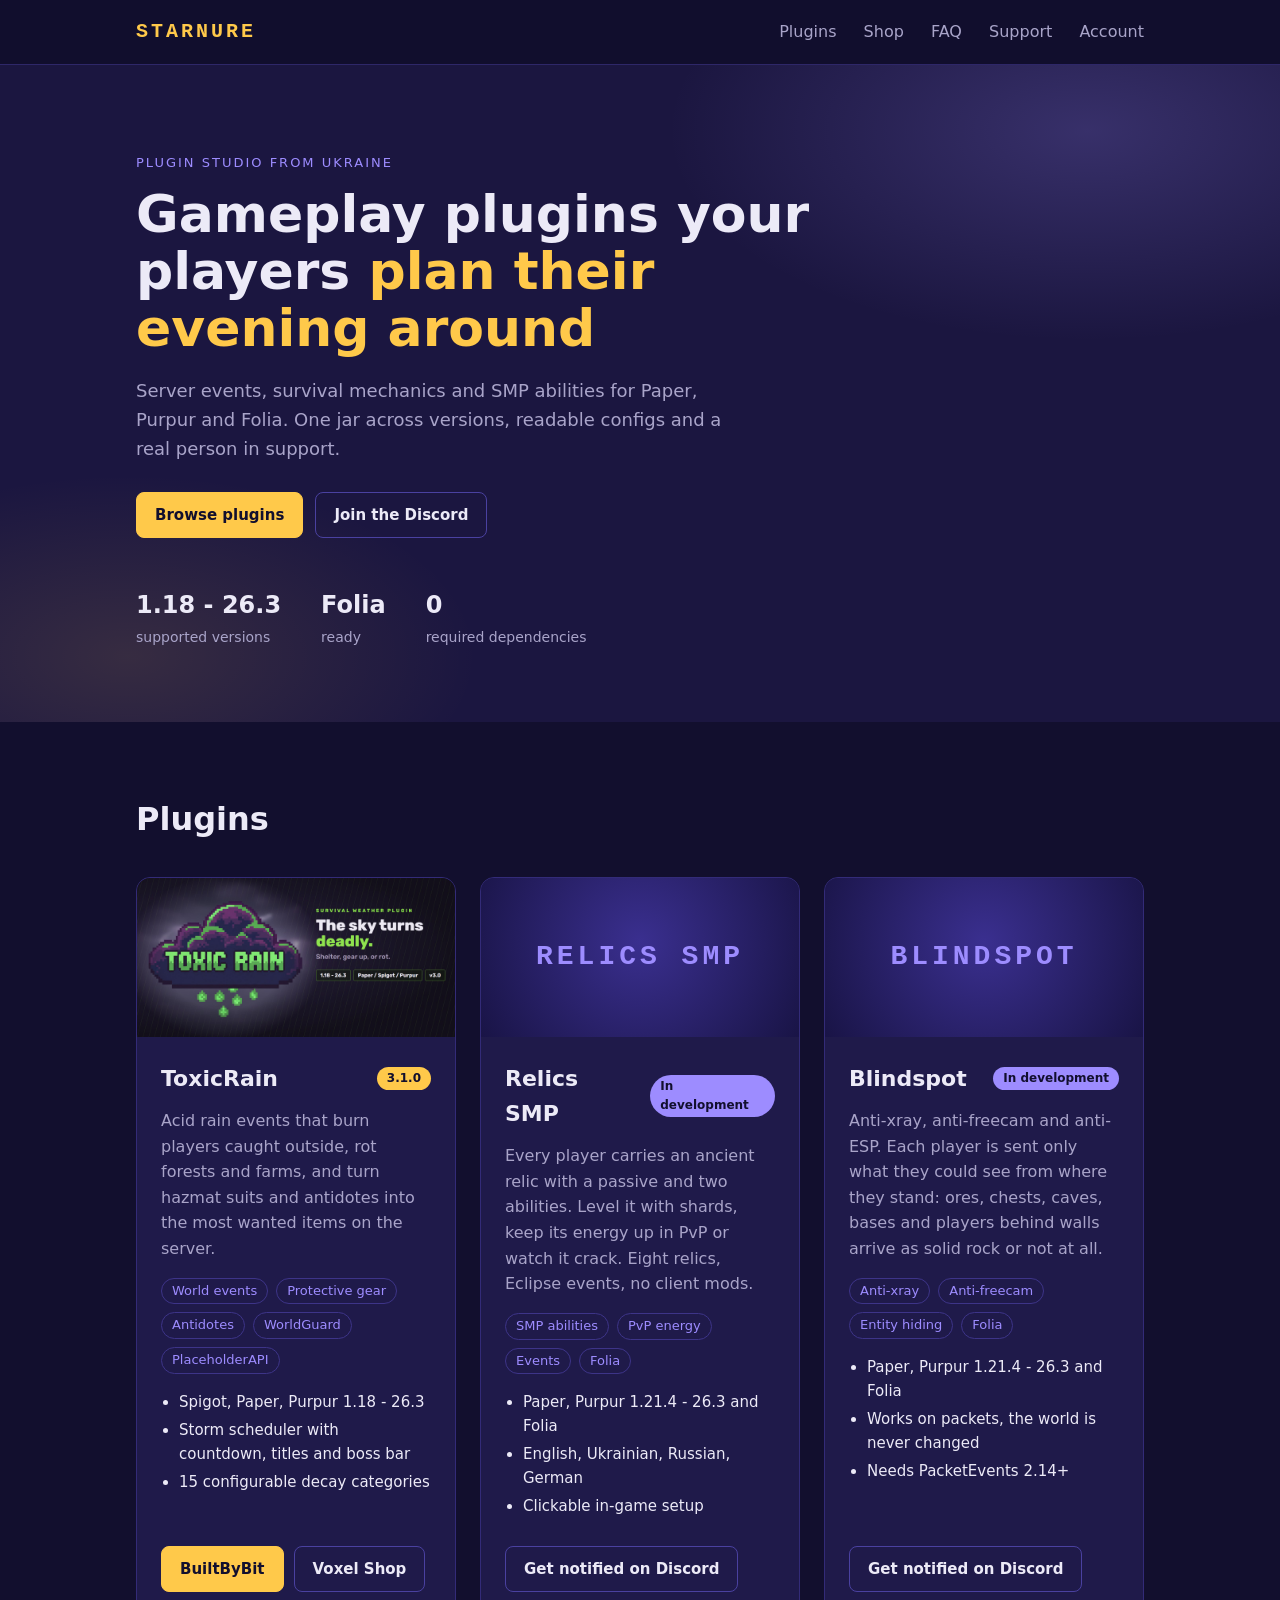
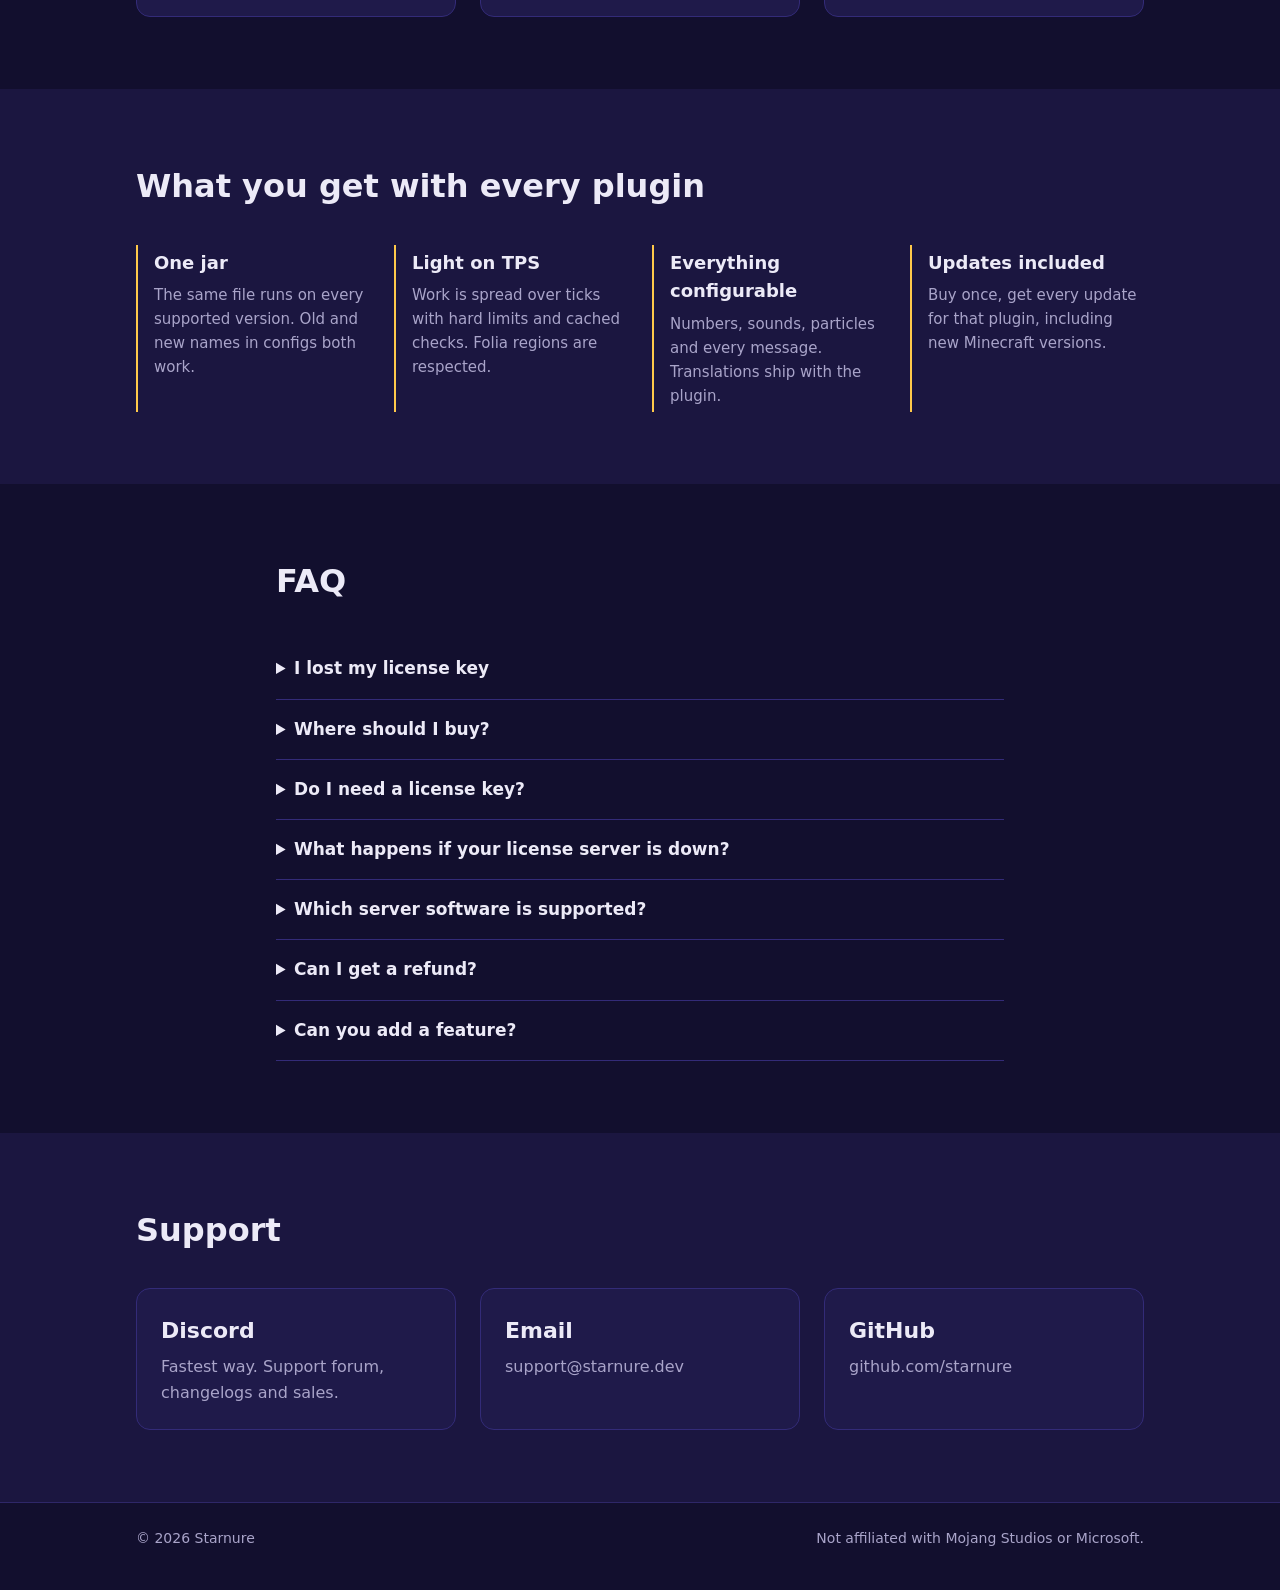
==== commit 7e70998c: "Close direct checkout until PayPal goes live; jar downloads only through the license API" ====
--- a/index.html
+++ b/index.html
@@ -59,8 +59,7 @@
             <li>15 configurable decay categories</li>
           </ul>
           <div class="stores">
-            <a class="btn" href="/shop/#toxicrain">Buy on starnure.dev</a>
-            <a class="btn ghost" href="https://builtbybit.com/resources/toxicrain-deadly-weather-for-minecraft.60769/">BuiltByBit</a>
+            <a class="btn" href="https://builtbybit.com/resources/toxicrain-deadly-weather-for-minecraft.60769/">BuiltByBit</a>
             <a class="btn ghost" href="https://voxel.shop/product/8824/toxicrain">Voxel Shop</a>
           </div>
         </div>
